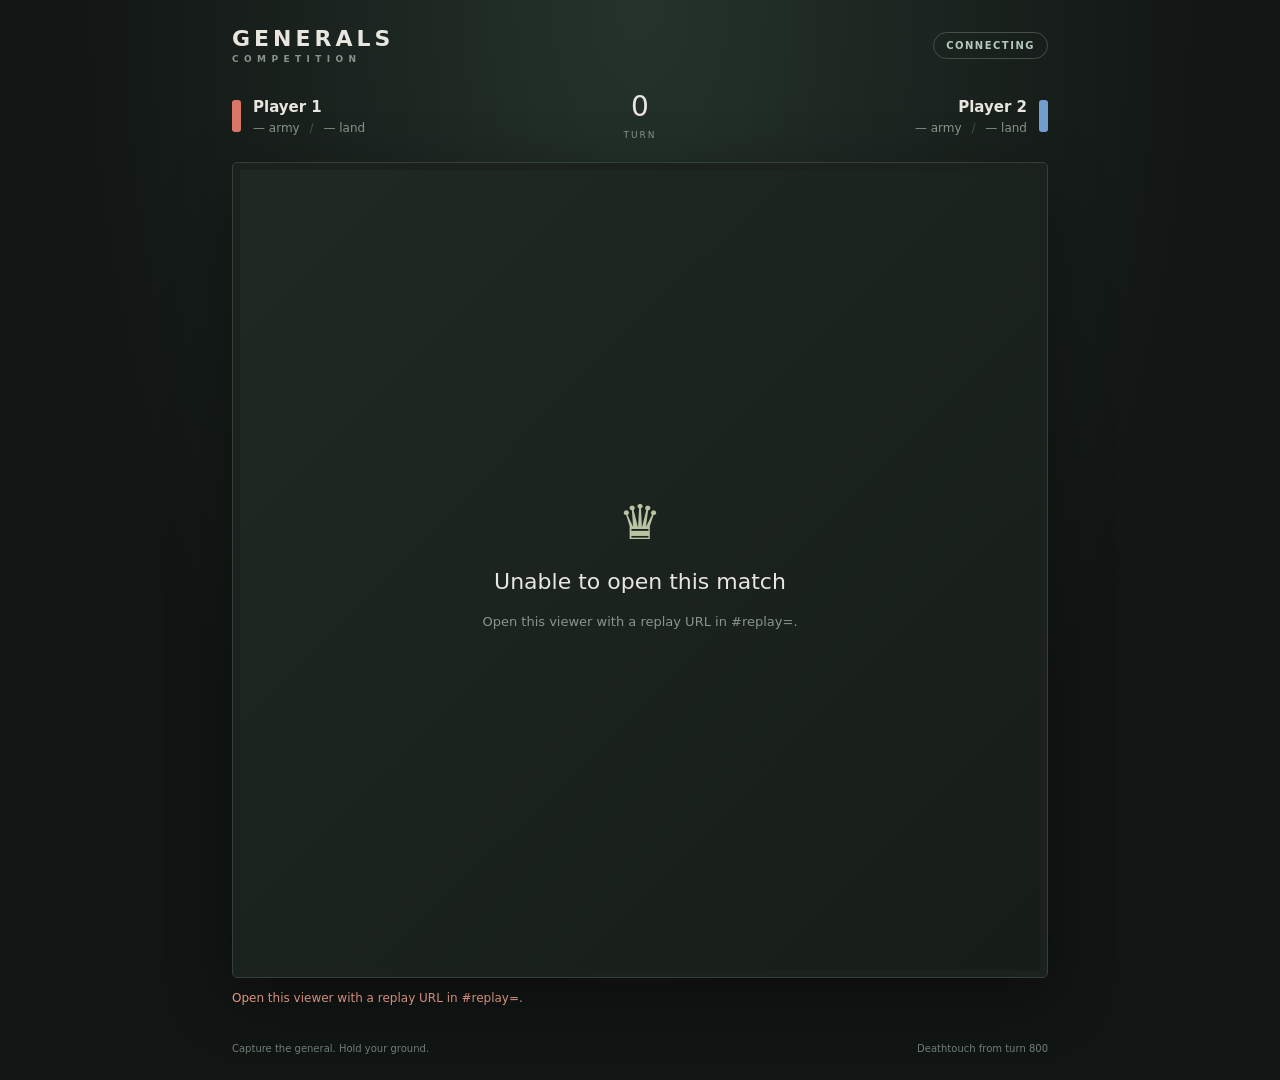
==== integrations/softmax/static/index.html @ a5c24cdb "Add 1v1 Softmax Coworld integration with browser play and replays" ====
<!doctype html>
<html lang="en">
<head>
  <meta charset="utf-8">
  <meta name="viewport" content="width=device-width, initial-scale=1">
  <meta name="referrer" content="no-referrer">
  <title>Generals · Competition</title>
  <link rel="icon" href="data:,">
  <link rel="stylesheet" data-local="style.css">
</head>
<body>
  <main>
    <header><a class="brand" href="https://generals.bot" target="_blank" rel="noreferrer">GENERALS<span>COMPETITION</span></a><span id="mode" class="badge">CONNECTING</span></header>
    <section class="matchbar">
      <div class="player red"><span class="dot"></span><div><b id="name0">Player 1</b><small><span id="army0">—</span> army <span class="divider">/</span> <span id="land0">—</span> land</small></div></div>
      <div class="clock"><b id="turn">0</b><small id="turn-label">TURN</small></div>
      <div class="player blue"><div><b id="name1">Player 2</b><small><span id="army1">—</span> army <span class="divider">/</span> <span id="land1">—</span> land</small></div><span class="dot"></span></div>
    </section>
    <section class="arena" aria-label="Game board">
      <canvas id="board" width="720" height="720" tabindex="0" aria-label="Select an owned tile, then use arrow keys to move"></canvas>
      <div id="cover"><span class="crown">♛</span><h1 id="cover-title">Preparing the battlefield</h1><p id="cover-text">Waiting for the match to begin.</p></div>
    </section>
    <div id="status" role="status" aria-live="polite">Connecting…</div>
    <section id="play-controls" class="controls" hidden>
      <button id="split" aria-pressed="false">Half army <kbd>H</kbd></button>
      <button id="build">Build castle <kbd>B</kbd></button>
      <button id="pass">Pass <kbd>Space</kbd></button>
      <span class="hint">Select your tile · Arrow keys or WASD to move</span>
    </section>
    <section id="replay-controls" class="controls" hidden>
      <button id="pause">Pause</button><button id="restart" aria-label="Restart replay">↺</button>
      <input id="seek" type="range" min="0" max="1" value="0" aria-label="Replay turn">
      <select id="speed" aria-label="Playback speed"><option value="2">½×</option><option value="4" selected>1×</option><option value="8">2×</option><option value="20">5×</option><option value="60">15×</option></select>
    </section>
    <footer><span>Capture the general. Hold your ground.</span><span id="endgame">Deathtouch from turn 800</span></footer>
  </main>
  <script>
    // Live pages may be nested beneath a platform proxy. Static bundles use
    // sibling assets; game-served pages use their corresponding /static prefix.
    const prefix = location.pathname.includes('/client/') ? location.pathname.split('/client/')[0] + '/static/' : './';
    document.querySelector('link[data-local]').href = prefix + 'style.css';
    const script = document.createElement('script'); script.src = prefix + 'app.js'; document.body.appendChild(script);
  </script>
</body>
</html>
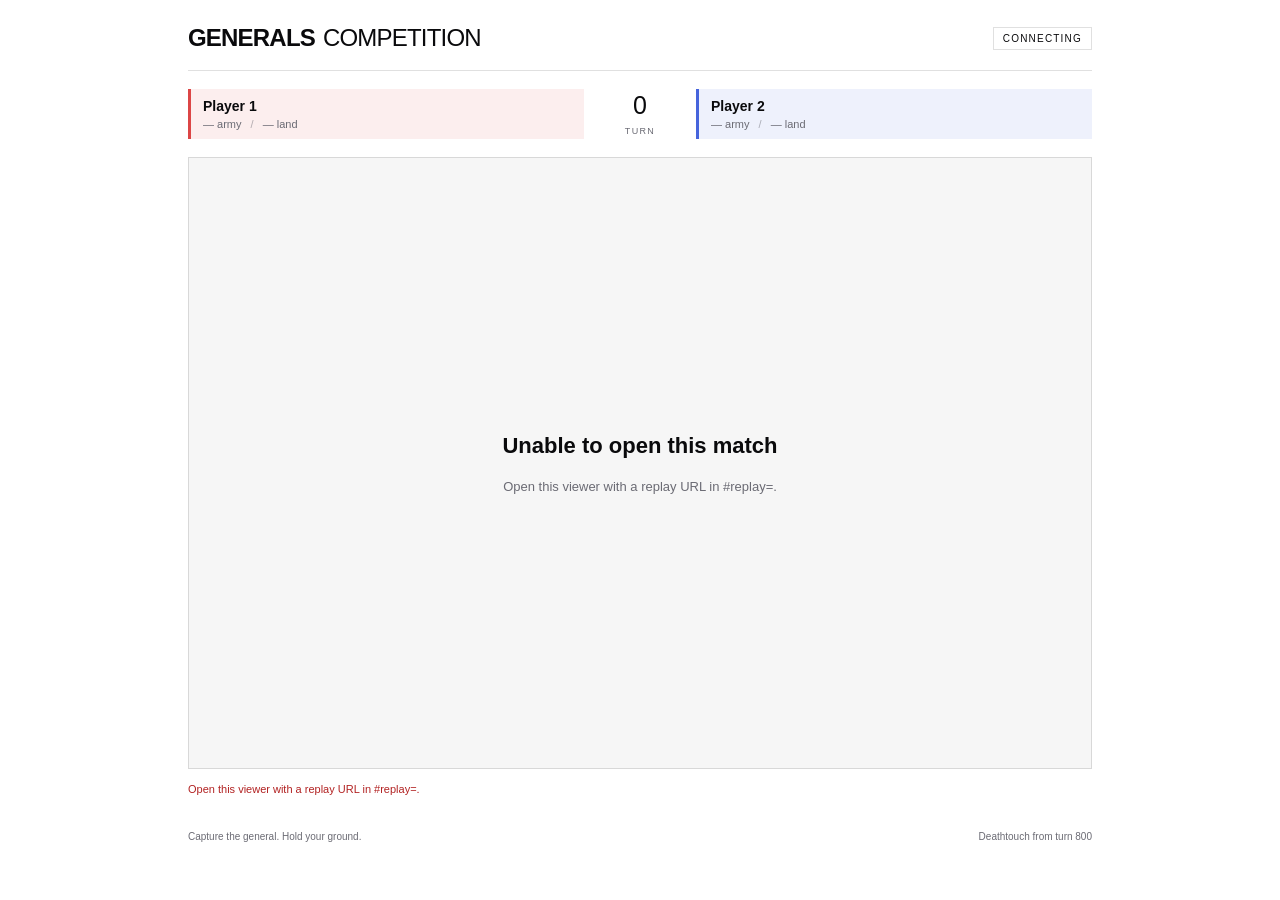
==== commit c0fd2dcf: "Reuse competition board visuals and engine assets in Coworld UI" ====
--- a/integrations/softmax/static/index.html
+++ b/integrations/softmax/static/index.html
@@ -6,6 +6,7 @@
   <meta name="referrer" content="no-referrer">
   <title>Generals · Competition</title>
   <link rel="icon" href="data:,">
+  <link rel="stylesheet" data-local="board.css">
   <link rel="stylesheet" data-local="style.css">
 </head>
 <body>
@@ -17,8 +18,8 @@
       <div class="player blue"><div><b id="name1">Player 2</b><small><span id="army1">—</span> army <span class="divider">/</span> <span id="land1">—</span> land</small></div><span class="dot"></span></div>
     </section>
     <section class="arena" aria-label="Game board">
-      <canvas id="board" width="720" height="720" tabindex="0" aria-label="Select an owned tile, then use arrow keys to move"></canvas>
-      <div id="cover"><span class="crown">♛</span><h1 id="cover-title">Preparing the battlefield</h1><p id="cover-text">Waiting for the match to begin.</p></div>
+      <div id="board" tabindex="0" aria-label="Select an owned tile, then use arrow keys to move"></div>
+      <div id="cover"><h1 id="cover-title">Preparing the battlefield</h1><p id="cover-text">Waiting for the match to begin.</p></div>
     </section>
     <div id="status" role="status" aria-live="polite">Connecting…</div>
     <section id="play-controls" class="controls" hidden>
@@ -38,8 +39,12 @@
     // Live pages may be nested beneath a platform proxy. Static bundles use
     // sibling assets; game-served pages use their corresponding /static prefix.
     const prefix = location.pathname.includes('/client/') ? location.pathname.split('/client/')[0] + '/static/' : './';
-    document.querySelector('link[data-local]').href = prefix + 'style.css';
-    const script = document.createElement('script'); script.src = prefix + 'app.js'; document.body.appendChild(script);
+    document.querySelectorAll('link[data-local]').forEach(link => link.href = prefix + link.dataset.local);
+    const rendererScript = document.createElement('script'); rendererScript.src = prefix + 'board.js';
+    rendererScript.onload = () => {
+      const script = document.createElement('script'); script.src = prefix + 'app.js'; document.body.appendChild(script);
+    };
+    document.body.appendChild(rendererScript);
   </script>
 </body>
 </html>
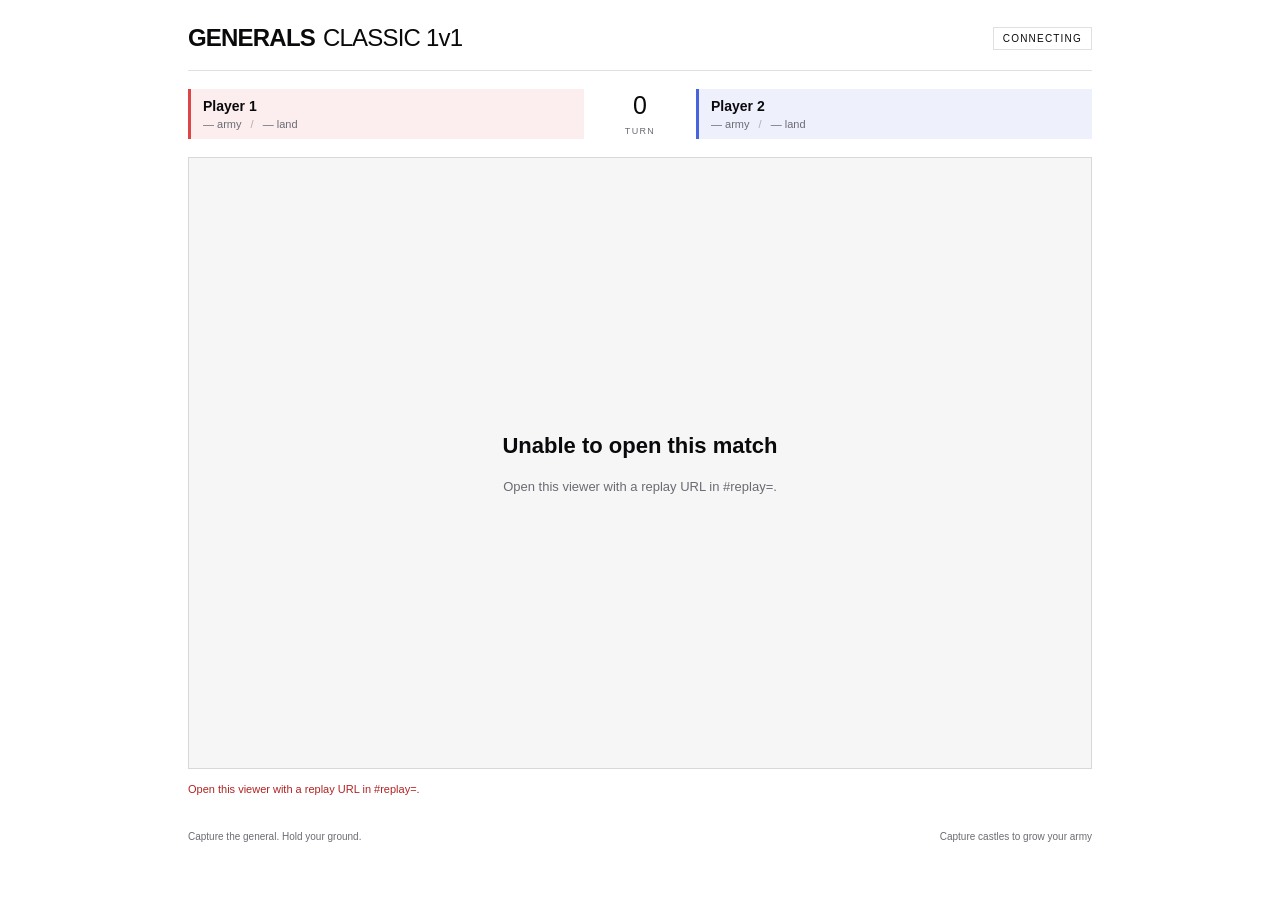
==== commit 1110cb90: "Use classic capture-only rules for the Softmax release" ====
--- a/integrations/softmax/static/index.html
+++ b/integrations/softmax/static/index.html
@@ -4,36 +4,39 @@
   <meta charset="utf-8">
   <meta name="viewport" content="width=device-width, initial-scale=1">
   <meta name="referrer" content="no-referrer">
-  <title>Generals · Competition</title>
+  <title>Generals · Classic 1v1</title>
   <link rel="icon" href="data:,">
   <link rel="stylesheet" data-local="board.css">
   <link rel="stylesheet" data-local="style.css">
 </head>
 <body>
   <main>
-    <header><a class="brand" href="https://generals.bot" target="_blank" rel="noreferrer">GENERALS<span>COMPETITION</span></a><span id="mode" class="badge">CONNECTING</span></header>
+    <header><a class="brand" href="https://generals.bot" target="_blank" rel="noreferrer">GENERALS<span>CLASSIC 1v1</span></a><span id="mode" class="badge">CONNECTING</span></header>
     <section class="matchbar">
       <div class="player red"><span class="dot"></span><div><b id="name0">Player 1</b><small><span id="army0">—</span> army <span class="divider">/</span> <span id="land0">—</span> land</small></div></div>
       <div class="clock"><b id="turn">0</b><small id="turn-label">TURN</small></div>
       <div class="player blue"><div><b id="name1">Player 2</b><small><span id="army1">—</span> army <span class="divider">/</span> <span id="land1">—</span> land</small></div><span class="dot"></span></div>
     </section>
     <section class="arena" aria-label="Game board">
-      <div id="board" tabindex="0" aria-label="Select an owned tile, then use arrow keys to move"></div>
+      <div id="board" tabindex="0" aria-label="Select an owned tile, then use arrow keys to queue moves. E undoes one move; Q clears the queue."></div>
       <div id="cover"><h1 id="cover-title">Preparing the battlefield</h1><p id="cover-text">Waiting for the match to begin.</p></div>
     </section>
     <div id="status" role="status" aria-live="polite">Connecting…</div>
     <section id="play-controls" class="controls" hidden>
       <button id="split" aria-pressed="false">Half army <kbd>H</kbd></button>
-      <button id="build">Build castle <kbd>B</kbd></button>
-      <button id="pass">Pass <kbd>Space</kbd></button>
-      <span class="hint">Select your tile · Arrow keys or WASD to move</span>
+      <button id="pass">Pass</button>
+      <button id="deselect">Deselect <kbd>Space</kbd></button>
+      <button id="undo">Undo last <kbd>E</kbd></button>
+      <button id="clear">Clear queue <kbd>Q</kbd></button>
+      <span id="queue-count">0 queued</span>
+      <span class="hint">Select your tile · Arrow keys or WASD to queue moves</span>
     </section>
     <section id="replay-controls" class="controls" hidden>
       <button id="pause">Pause</button><button id="restart" aria-label="Restart replay">↺</button>
       <input id="seek" type="range" min="0" max="1" value="0" aria-label="Replay turn">
       <select id="speed" aria-label="Playback speed"><option value="2">½×</option><option value="4" selected>1×</option><option value="8">2×</option><option value="20">5×</option><option value="60">15×</option></select>
     </section>
-    <footer><span>Capture the general. Hold your ground.</span><span id="endgame">Deathtouch from turn 800</span></footer>
+    <footer><span>Capture the general. Hold your ground.</span><span id="endgame">Capture castles to grow your army</span></footer>
   </main>
   <script>
     // Live pages may be nested beneath a platform proxy. Static bundles use
